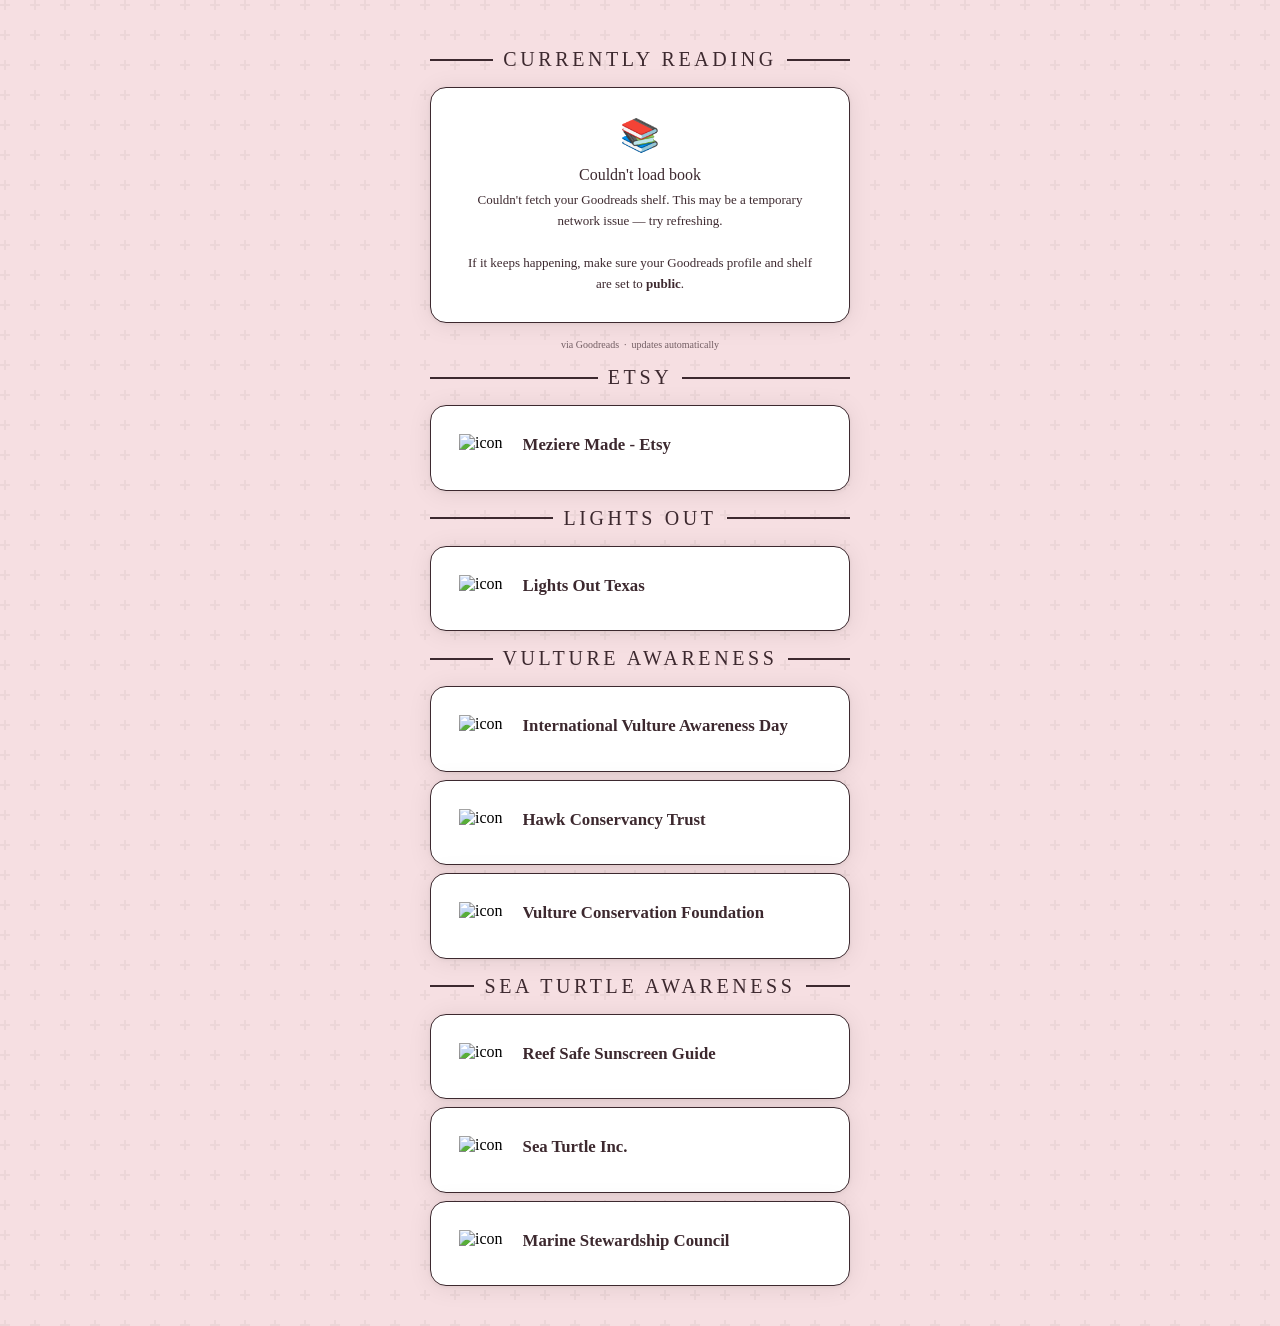
==== index.html @ a7de25e4 "added comments added comments to code to improve future readability" ====
<!-- Sets the document type to an html file, and must be the first line of code -->
<!DOCTYPE html>

<!-- Sets the page language to english, and is important for screen readers -->
<html lang="en">

<!-- Opens the head section of the code, it is behind the scenes instructinos for the browser and includes the style section of the code-->
<head>

<!-- Sets the character set to the default UTF-8 so that none of the text characters display as weird symbols -->
<meta charset="UTF-8">

<!-- Makes the page responsive on mobile and auto fits the page to the devices width -->
<meta name="viewport" content="width=device-width, initial-scale=1.0">

<!-- Page title that displays on the browser tab -->
<title>Natalie's Links</title>

<!-- Preconnects to the font server so that the fonts can load faster -->
<link rel="preconnect" href="https://db.onlinewebfonts.com">

<!-- Loads the font "Genty Sans" from the font server -->
<link href="https://db.onlinewebfonts.com/c/fea031a5eb1f633a622138fe25624d42?family=Genty+Sans" rel="stylesheet">

<!-- Opens the style section of the code, this sets the design elements for the web page -->
<style>
    /* Resets "*" everything  on the page, everything in ::before, and ::after. Makes the box sizing consistent by forcing padding to be added inside the elements set width. Then changes margin and padding to "0" to remove any page defaults*/
  *, *::before, *::after { box-sizing: border-box; margin: 0; padding: 0; }

  /* Stores CSS variables for the whole page and is accessed using "var(--nameofvariable)"*/
  :root {
    --bgcolor: #f6dfe2; /*light red*/
    --maintextcolor: #3d292f; /*dark grey crimson*/
    --textcolor: #ffffff; /*white*/
    --indicatorcolor: #ffffff; /*white*/
    --accentcolor: #754f5b; /*grey crimson*/
    --cardbg: #ffffff; /*white*/
    --border: #3d292f; /*dark grey crimson*/
    /*layers two shadow boxes on top of eachother to make a shadow gradient, used on card and button elements using "var(--shadow)"*/
    --shadow: 0 2px 24px rgba(26,22,18,0.08) /*0 horizontal offset, 2px offset down, 24px shadow width, the larger the number the softer the shadow, at 8% opacity*/,
    0 1px 4px rgba(26,22,18,0.06) /*0 horizontal offset, 1px offset down, 4px shadow width, at 6% opacity*/;
  }

    /* Uses stored CSS variables and applies them to the whole page*/
    body {
        font-family: 'Genty Sans'; /*sets the font to "Genty Sans"*/
        background: var(--bgcolor); /*sets the background page color to "bgcolor" (light red)*/
        min-height: 100vh; /*sets the minimium height to 100% of the screen height (viewport hieght)*/
        display: flex; /*sets the display to a flex box so you can control how child elements are arrranged inside the body*/
        /*centers content on the horizontal (align-items) and vertical (justify-content) axises*/
        align-items: center;
        justify-content: center;
        padding: 2rem 1.25rem; /*sets top/bottom padding to 2rem, and left/right padding to 1.25rem. rem is scalable based on font size*/
        /*adds a repeating geometric pattern to the page background, the pattern tile is 60px x 60px and repeats across the page. Sets the color of the geometric pattern to #3d292f (%23=#), and the opacity to 5%*/
        background-image: url("data:image/svg+xml,%3Csvg width='60' height='60' viewBox='0 0 60 60' xmlns='http://www.w3.org/2000/svg'%3E%3Cg fill='none' fill-rule='evenodd'%3E%3Cg fill='%233d292f' fill-opacity='0.05'%3E%3Cpath d='M36 34v-4h-2v4h-4v2h4v4h2v-4h4v-2h-4zm0-30V0h-2v4h-4v2h4v4h2V6h4V4h-4zM6 34v-4H4v4H0v2h4v4h2v-4h4v-2H6zM6 4V0H4v4H0v2h4v4h2V6h4V4H6z'/%3E%3C/g%3E%3C/g%3E%3C/svg%3E");
    }

   /* Uses stored CSS variables and applies them to the "wrapper"*/
  .wrapper {
    /*sets the width to 100% of the max width (420px)*/
    width: 100%; 
    max-width: 420px;
  }

   /* Uses stored CSS variables and applies them to the "link subtitle" text*/
  .linksubtitle {
    font-family: 'Genty Sans'; /*sets the font to "Genty Sans"*/
    font-size: 20px; /*sets the font height to 20px*/
    font-weight: 500; /*sets the font width to 500*/
    letter-spacing: 0.18em; /*sets the spacing between letters to 0.18em which is scaleable based on font size*/
    text-transform: uppercase; /*changes the text to be all uppercase*/
    color: var(--maintextcolor); /*sets the text color to "maintextcolor" (dark grey crimson*/
    text-align: center; /*centers the text horizontially*/
    margin-bottom: 1rem; /*adds 1rem (scaleable with font size) of margin below the text*/
    margin-top: 1rem; /*adds 1rem (scaleable with font size) of margin above the text*/
    display: flex; /*sets the display to a flex box so you can control how child elements are arrranged inside the body*/
    align-items: center; /*centers content horizontally*/
    gap: 10px; /*adds a gap of 10 px before and after the subtitle text*/
  }

   /* Uses stored CSS variables and applies them before and after the "link subtitle" text*/
  .linksubtitle::before, .linksubtitle::after {
    content: ''; /*indicates that there is conent to show*/
    flex: 1; /*tells the flex display to fill the space evenly on both sides of the text with the content*/
    height: 2px; /*sets the height of the content to 2px*/
    background: var(--border); /*sets the color to "border" (dark grey crimson)*/
  }

  /* ── loading state style ── */
   /* Uses stored CSS variables and applies them to a skeleton variable to show while information is loading*/
  .skeleton {
    background: var(--cardbg); /*sets the skeleton card backround to "cardbg" (white)*/
    border-radius: 16px; /*sets the skeleton card border radius to 16px*/
    padding: 1.75rem; /*adds 1.75rem (scaleable with font size) of padding in the skeleton card*/
    box-shadow: var(--shadow); /*adds the shadow style variable to the skeleton card*/
    border: 0.5px solid var(--border); /*adds a 0.5px solid border to the skeleton card using "border" color (dark grey crimson)*/
  }

    /* Uses stored CSS variables and applies them to a skeleton line variable to animate while information is loading*/
  .skel-line {
    background: linear-gradient(90deg, #ede9e4 25%, #f5f2ef 50%, #ede9e4 75%); /*sets the skeleton line backround color to a linear gradient of different light grey colors at different opacities*/
    background-size: 200% 100%; /*sets the size of the skeleton line content*/
    animation: shimmer 1.4s infinite; /*adds a shimmer animation that loops every 1.4s and never stops to indicate "loading" content*/
    border-radius: 4px; /*sets the skeleton line border radius to 4px*/
  }
  @keyframes shimmer { to { background-position: -200% 0; } } /*adds the shimmer animation frames*/

  /* ── book card style ── */
   /* Uses stored CSS variables and applies them to the book card*/
  .card {
    background: var(--cardbg); /*sets the book card background to "cardbg" (white)*/
    border-radius: 16px; /*sets the card border radius to 16px*/
    padding: 1.75rem; /*adds 1.75rem (scaleable with font size) of padding in the book card*/
    box-shadow: var(--shadow); /*adds the shadow style variable to the book card*/
    border: 0.5px solid var(--border); /*adds a 0.5px solid border to the book card using "border" color (dark grey crimson)*/
    display: flex; /*sets the display to a flex box so you can control how child elements are arrranged inside the card*/
    gap: 1.25rem; /*adds a gap of 1.25rem (scaleable with font size) to the book card*/
    align-items: flex-start; /*aligns content horizontally to the right*/
    opacity: 0; /*sets the opacity of the card to 0, makes the card solid*/
    transform: translateY(12px); /*moves the card along the y axis by 12px*/
    animation: fadeUp 0.5s ease forwards; /*adds an animation to the book card so it takes 0.5s to fade up on the screen and ease forward*/
    text-decoration: none; /*sets the text decoration to none. This removes defaults like hyperlink lines*/
    color: inherit; /*uses text color from the parent element*/
    transition: box-shadow 0.2s, transform 0.2s; /*adds animation to the book card shadow*/
  }

   /* Uses stored CSS variables and applies them to the book card when it is hovered over*/
    .card:hover {
        box-shadow: 0 6px 32px rgba(26,22,18,0.13), 0 2px 6px rgba(26,22,18,0.08); /*increases the shadow size and opacity when hovered over to make the card appear to lift off the page*/
        transform: translateY(-2px); /*moves the card 2px upward when hovered over to make the card appear to lift off the page*/
    }
  @keyframes fadeUp { to { opacity: 1; transform: translateY(0); } } /*adds the fadeup animation frames*/

   /*addcomment*/
  .cover-wrap {
    flex-shrink: 0; /*prevents the cover image container from shrinking if space gets tight, keeps the book cover always the same size*/
    position: relative; /*sets the positioning context for any child elements that might need to be positioned absolutely inside it*/
  }

   /* Uses stored CSS variables and applies them to the book cover image*/
    .cover {
        width: 110px; /*sets the cover image width to 110px*/
        height: 170px; /*sets the cover image height to 170px*/
        object-fit: cover; /*scales the image to fill its set dimensions (110px x 170px) without stretching or distorting it, crops if necessary*/
        border-radius: 6px; /*sets the cover image border radius to 6px*/
        display: block; /*sets the display to a block box*/
        /*layers two shadow boxes on top of eachother to make a shadow gradient, used on card and button elements using "var(--shadow)"*/
        box-shadow: 3px 3px 6px rgba(26,22,18,0.18) /*3px horizontal offset, 3px offset down, 6px shadow width, the larger the number the softer the shadow, at 18% opacity*/, -1px 0 0 rgba(26,22,18,0.08) /*-1px horizontal offset, 0px offset down, 0px shadow width, the larger the number the softer the shadow, at 8% opacity*/;
    }

   /* Uses stored CSS variables and applies them to the book cover placeholder*/
  .cover-placeholder {
    width: 110px; /*sets the cover placeholder width to 110px*/
    height: 170px; /*sets the cover placeholder height to 170px*/
    background: var(--accentcolor); /*sets the cover placeholder color to "accentcolor" (grey crimson)*/
    border-radius: 6px; /*sets the cover placeholder border radius to 6px*/
    display: flex; /*sets the display to a flex box so you can control how child elements are arrranged inside the cover placeholder*/
    /*centers content on the horizontal (align-items) and vertical (justify-content) axises*/
    align-items: center;
    justify-content: center;
    font-size: 28px; /*sets the font height to 28px*/
  }

   /* Uses stored CSS variables and applies them to the info in the book card*/
  .info { flex: 1; min-width: 0; } /*lets the info section grow to fill remaining space after the book cover and prevents the text from overflowing outside the card for long titles*/

    /* Uses stored CSS variables and applies them to the reading tag in the book card*/
  .reading-tag {
    display: inline-flex;
    align-items: center;
    gap: 5px;
    font-size: 10px;
    font-weight: 500;
    letter-spacing: 0.1em;
    text-transform: uppercase;
    color: var(--textcolor);
    background: var(--accentcolor);
    padding: 3px 9px;
    border-radius: 99px;
    margin-bottom: 0.6rem;
  }

  .reading-dot {
    width: 5px;
    height: 5px;
    border-radius: 50%;
    background: var(--indicatorcolor);
    animation: pulse 2s ease-in-out infinite;
  }
  @keyframes pulse { 0%,100% { opacity: 1; } 50% { opacity: 0.35; } }

  .title {
    font-family: 'Genty Sans';
    font-size: 1.05rem;
    font-weight: 600;
    line-height: 1.35;
    color: var(--maintextcolor);
    margin-bottom: 0.3rem;
    display: -webkit-box;
    -webkit-line-clamp: 3;
    -webkit-box-orient: vertical;
    overflow: hidden;
  }

  .author {
    font-size: 13px;
    color: var(--maintextcolor);
    font-weight: 400;
    margin-bottom: 0.85rem;
  }

  .progress-label {
    font-size: 11px;
    color: var(--maintextcolor);
    margin-bottom: 5px;
    font-weight: 400;
  }

  .progress-track {
    height: 5px;
    background: var(--accentcolor);
    border-radius: 99px;
    overflow: hidden;
  }

  .progress-bar {
    height: 100%;
    background: var(--maintextcolor);
    border-radius: 99px;
    transition: width 0.8s ease;
  }

  .cta {
    margin-top: 0.85rem;
    font-size: 12px;
    color: var(--maintextcolor);
    display: flex;
    align-items: center;
    gap: 4px;
    font-weight: 400;
  }
  .cta svg { opacity: 0.6; }

  /* ── link card ── */
  .link-button {
    background: var(--cardbg);
    border-radius: 16px;
    padding: 1.75rem;
    box-shadow: var(--shadow);
    border: 0.5px solid var(--border);
    display: flex;
    gap: 1.25rem;
    align-items: flex-start;
    opacity: 0;
    transform: translateY(12px);
    animation: fadeUp 0.5s ease forwards;
    text-decoration: none;
    color: inherit;
    transition: box-shadow 0.2s, transform 0.2s;
    margin-bottom: 0.5rem;
    margin-top: 0.5rem;
  }

  .link-button:hover {
    box-shadow: 0 6px 32px rgba(26,22,18,0.13), 0 2px 6px rgba(26,22,18,0.08);
    transform: translateY(-2px);
  }
  @keyframes fadeUp { to { opacity: 1; transform: translateY(0); } }


  /* ── error state ── */
  .error-card {
    background: var(--cardbg);
    border-radius: 16px;
    padding: 1.75rem;
    box-shadow: var(--shadow);
    border: 0.5px solid var(--border);
    text-align: center;
  }
  .error-icon { font-size: 2rem; margin-bottom: 0.75rem; }
  .error-title { font-family: 'Genty Sans'; font-size: 1rem; color: var(--maintextcolor); margin-bottom: 0.4rem; }
  .error-msg { font-size: 13px; color: var(--maintextcolor); line-height: 1.6; }
  .error-link { color: var(--accentcolor); text-decoration: underline; }

  /* ── footer ── */
  .footer {
    text-align: center;
    margin-top: 1rem;
    font-size: 10px;
    color: var(--maintextcolor);
    opacity: 0.7;
  }

</style>
</head>

<body>
<div class="wrapper">
  <div class="linksubtitle">Currently reading</div>
  <div id="containercurrentlyreading"></div>
  <p class="footer">via Goodreads &nbsp;·&nbsp; updates automatically</p>

  <div class="linksubtitle">Etsy</div>
  <div id="containeretsy"></div>
  <a class="link-button" href="https://www.etsy.com/shop/MeziereMade" target"_blank"> 
    <img src="https://www.google.com/s2/favicons?domain=www.etsy.com/shop/MeziereMade&sz=32" alt="icon">
    <span class ="title">Meziere Made - Etsy</span>
  </a>

  <div class="linksubtitle">Lights Out</div>
  <div id="containerlightsout"></div>
  <a class="link-button" href="https://www.audubon.org/texas/projects/lights-out-texas" target"_blank"> 
    <img src="https://www.google.com/s2/favicons?domain=www.audubon.org/texas/projects/lights-out-texas&sz=32" alt="icon">
    <span class ="title">Lights Out Texas</span>
  </a>

  <div class="linksubtitle">Vulture Awareness</div>
  <div id="containervultureawareness"></div>
  <a class="link-button" href="https://vultureday.org/" target"_blank"> 
    <img src="https://www.google.com/s2/favicons?domain=www.vultureday.org/&sz=32" alt="icon">
    <span class ="title">International Vulture Awareness Day</span>
  </a>
  <a class="link-button" href="https://www.hawk-conservancy.org/ivad" target"_blank"> 
    <img src="https://www.google.com/s2/favicons?domain=www.hawk-conservancy.org/ivad&sz=32" alt="icon">
    <span class ="title">Hawk Conservancy Trust</span>
  </a>
  <a class="link-button" href="https://4vultures.org/about-us" target"_blank"> 
    <img src="https://www.google.com/s2/favicons?domain=www.4vultures.org/about-us&sz=32" alt="icon">
    <span class ="title">Vulture Conservation Foundation</span>
  </a>


  <div class="linksubtitle">Sea Turtle Awareness</div>
  <div id="containerseaturtleawareness"></div>
  <a class="link-button" href="https://savethereef.org/about-reef-save-sunscreen.html" target"_blank"> 
    <img src="https://www.google.com/s2/favicons?domain=www.savethereef.org/about-reef-save-sunscreen.html&sz=32" alt="icon">
    <span class ="title">Reef Safe Sunscreen Guide</span>
  </a>
  <a class="link-button" href="https://seaturtleinc.org/learn/" target"_blank"> 
    <img src="https://www.google.com/s2/favicons?domain=www.seaturtleinc.org/learn/&sz=32" alt="icon">
    <span class ="title">Sea Turtle Inc.</span>
  </a>
  <a class="link-button" href="https://www.msc.org/en-us/what-we-are-doing/our-approach/the-blue-fish-label" target"_blank"> 
    <img src="https://www.google.com/s2/favicons?domain=www.msc.org/en-us/what-we-are-doing/our-approach/the-blue-fish-label&sz=32" alt="icon">
    <span class ="title">Marine Stewardship Council</span>
  </a>

</div>



<script>
  const GOODREADS_USER_ID = '106774701';

  const containercurrentlyreading = document.getElementById('containercurrentlyreading');

  function showSkeleton() {
    containercurrentlyreading.innerHTML = `
      <div class="skeleton">
        <div style="display:flex;gap:1.25rem;align-items:flex-start">
          <div class="skel-line" style="width:80px;height:116px;border-radius:6px;flex-shrink:0"></div>
          <div style="flex:1">
            <div class="skel-line" style="height:16px;width:60%;margin-bottom:10px"></div>
            <div class="skel-line" style="height:22px;width:90%;margin-bottom:6px"></div>
            <div class="skel-line" style="height:22px;width:70%;margin-bottom:12px"></div>
            <div class="skel-line" style="height:13px;width:40%;margin-bottom:8px"></div>
            <div class="skel-line" style="height:3px;width:100%;margin-bottom:16px"></div>
            <div class="skel-line" style="height:13px;width:55%"></div>
          </div>
        </div>
      </div>`;
  }

  function showError(msg) {
    containercurrentlyreading.innerHTML = `
      <div class="error-card">
        <div class="error-icon">📚</div>
        <p class="error-title">Couldn't load book</p>
        <p class="error-msg">${msg}</p>
      </div>`;
  }

  function showBook(book) {
    const coverHtml = book.cover
      ? `<img class="cover" src="${book.cover}" alt="Cover of ${book.title}" onerror="this.style.display='none';this.nextElementSibling.style.display='flex'">`
      : '';

    containercurrentlyreading.innerHTML = `
      <a class="card" href="${book.link}" target="_blank" rel="noopener">
        <div class="cover-wrap">
          ${coverHtml}
          <div class="cover-placeholder" ${book.cover ? 'style="display:none"' : ''}>📖</div>
        </div>
        <div class="info">
          <div class="reading-tag"><span class="reading-dot"></span>Reading now</div>
          <h1 class="title">${book.title}</h1>
          <p class="author">by ${book.author}</p>
          <p class="progress-label">Progress</p>
          <div class="progress-track">
            <div class="progress-bar" style="width:45%"></div>
          </div>
          <p class="cta">View on Goodreads
            <svg width="12" height="12" viewBox="0 0 12 12" fill="none" xmlns="http://www.w3.org/2000/svg">
              <path d="M2.5 9.5L9.5 2.5M9.5 2.5H4.5M9.5 2.5V7.5" stroke="currentColor" stroke-width="1.2" stroke-linecap="round" stroke-linejoin="round"/>
            </svg>
          </p>
        </div>
      </a>`;
  }

  async function loadBook() {
    if (GOODREADS_USER_ID === 'YOUR_GOODREADS_USER_ID') {
      showError('Please replace <code>YOUR_GOODREADS_USER_ID</code> in the script with your actual Goodreads user ID.');
      return;
    }

    showSkeleton();

    // Goodreads RSS for currently-reading shelf
    const rssUrl = `https://www.goodreads.com/review/list_rss/${GOODREADS_USER_ID}?shelf=currently-reading`;

    // Use a CORS proxy to fetch the RSS (required for browser-side fetching)
    // allorigins.win is a free, open-source CORS proxy
    const proxyUrl = `https://api.allorigins.win/get?url=${encodeURIComponent(rssUrl)}`;

    try {
      const res = await fetch(proxyUrl);
      if (!res.ok) throw new Error(`Network error: ${res.status}`);
      const data = await res.json();

      const parser = new DOMParser();
      const xml = parser.parseFromString(data.contents, 'text/xml');

      const items = xml.querySelectorAll('item');
      if (items.length === 0) {
        showError(`No books found on your "currently-reading" shelf. Make sure your shelf is public and you have at least one book marked as currently reading on <a class="error-link" href="https://goodreads.com" target="_blank">Goodreads</a>.`);
        return;
      }

      // Take the most recently added book
      const item = items[0];

      const title = item.querySelector('title')?.textContent?.trim() || 'Unknown Title';
      const link = item.querySelector('link')?.textContent?.trim()
        || item.querySelector('guid')?.textContent?.trim()
        || `https://www.goodreads.com`;
      const authorRaw = item.querySelector('author_name')?.textContent?.trim()
        || item.querySelector('author')?.textContent?.trim()
        || '';

      // Cover image: look for book_large_image_url, book_medium_image_url, or img in description
      let cover = item.querySelector('book_large_image_url')?.textContent?.trim()
        || item.querySelector('book_medium_image_url')?.textContent?.trim()
        || item.querySelector('book_small_image_url')?.textContent?.trim()
        || '';

      // Fallback: parse img src from description HTML
      if (!cover) {
        const descHtml = item.querySelector('description')?.textContent || '';
        const imgMatch = descHtml.match(/<img[^>]+src=["']([^"']+)["']/i);
        if (imgMatch) cover = imgMatch[1];
      }

      // Clean up Goodreads thumbnail to get larger image
      if (cover && cover.includes('._SY')) {
        cover = cover.replace(/\._SY\d+_/, '._SY300_');
      }

      showBook({ title, author: authorRaw, cover, link });

    } catch (err) {
      console.error(err);
      showError(`Couldn't fetch your Goodreads shelf. This may be a temporary network issue — try refreshing. <br><br>If it keeps happening, make sure your Goodreads profile and shelf are set to <strong>public</strong>.`);
    }
  }

  loadBook();
</script>
</body>
</html>
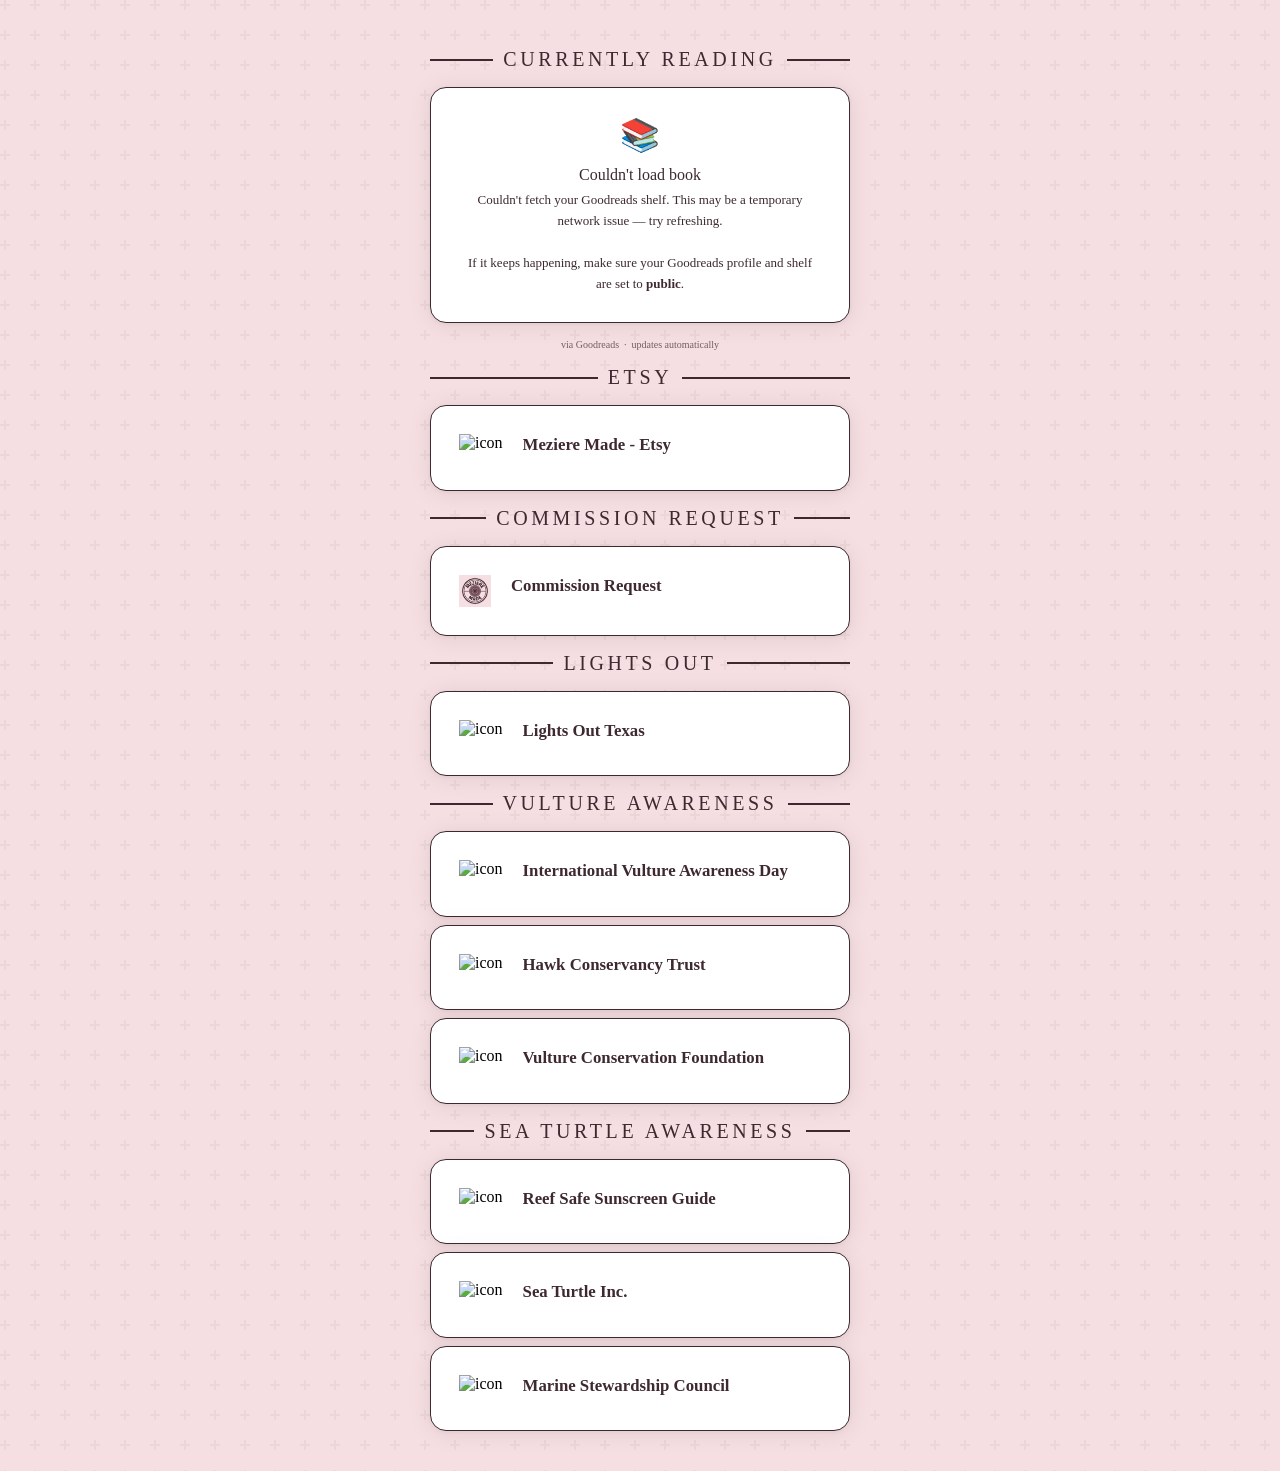
==== commit 09b2f18a: "adds commision request link" ====
--- a/index.html
+++ b/index.html
@@ -4,477 +4,100 @@
 <!-- Sets the page language to english, and is important for screen readers -->
 <html lang="en">
 
-<!-- Opens the head section of the code, it is behind the scenes instructinos for the browser and includes the style section of the code-->
+<!-- Opens the head section of the code, it is behind the scenes instructions for the browser and includes the style section of the code-->
 <head>
 
-<!-- Sets the character set to the default UTF-8 so that none of the text characters display as weird symbols -->
-<meta charset="UTF-8">
+    <!-- Sets the character set to the default UTF-8 so that none of the text characters display as weird symbols -->
+    <meta charset="UTF-8">
 
-<!-- Makes the page responsive on mobile and auto fits the page to the devices width -->
-<meta name="viewport" content="width=device-width, initial-scale=1.0">
+    <!-- Makes the page responsive on mobile and auto fits the page to the devices width -->
+    <meta name="viewport" content="width=device-width, initial-scale=1.0">
 
-<!-- Page title that displays on the browser tab -->
-<title>Natalie's Links</title>
+    <!-- Page title that displays on the browser tab -->
+    <title>Natalie's Links</title>
 
-<!-- Preconnects to the font server so that the fonts can load faster -->
-<link rel="preconnect" href="https://db.onlinewebfonts.com">
+    <!-- Preconnects to the font server so that the fonts can load faster -->
+    <link rel="preconnect" href="https://db.onlinewebfonts.com">
 
-<!-- Loads the font "Genty Sans" from the font server -->
-<link href="https://db.onlinewebfonts.com/c/fea031a5eb1f633a622138fe25624d42?family=Genty+Sans" rel="stylesheet">
+    <!-- Loads the font "Genty Sans" from the font server -->
+    <link href="https://db.onlinewebfonts.com/c/fea031a5eb1f633a622138fe25624d42?family=Genty+Sans" rel="stylesheet">
+    
+    <!-- Links to stylesheet "linkpagesstyles.css" -->
+    <link rel="stylesheet" href="linkpagestyles.css">
 
-<!-- Opens the style section of the code, this sets the design elements for the web page -->
-<style>
-    /* Resets "*" everything  on the page, everything in ::before, and ::after. Makes the box sizing consistent by forcing padding to be added inside the elements set width. Then changes margin and padding to "0" to remove any page defaults*/
-  *, *::before, *::after { box-sizing: border-box; margin: 0; padding: 0; }
-
-  /* Stores CSS variables for the whole page and is accessed using "var(--nameofvariable)"*/
-  :root {
-    --bgcolor: #f6dfe2; /*light red*/
-    --maintextcolor: #3d292f; /*dark grey crimson*/
-    --textcolor: #ffffff; /*white*/
-    --indicatorcolor: #ffffff; /*white*/
-    --accentcolor: #754f5b; /*grey crimson*/
-    --cardbg: #ffffff; /*white*/
-    --border: #3d292f; /*dark grey crimson*/
-    /*layers two shadow boxes on top of eachother to make a shadow gradient, used on card and button elements using "var(--shadow)"*/
-    --shadow: 0 2px 24px rgba(26,22,18,0.08) /*0 horizontal offset, 2px offset down, 24px shadow width, the larger the number the softer the shadow, at 8% opacity*/,
-    0 1px 4px rgba(26,22,18,0.06) /*0 horizontal offset, 1px offset down, 4px shadow width, at 6% opacity*/;
-  }
-
-    /* Uses stored CSS variables and applies them to the whole page*/
-    body {
-        font-family: 'Genty Sans'; /*sets the font to "Genty Sans"*/
-        background: var(--bgcolor); /*sets the background page color to "bgcolor" (light red)*/
-        min-height: 100vh; /*sets the minimium height to 100% of the screen height (viewport hieght)*/
-        display: flex; /*sets the display to a flex box so you can control how child elements are arrranged inside the body*/
-        /*centers content on the horizontal (align-items) and vertical (justify-content) axises*/
-        align-items: center;
-        justify-content: center;
-        padding: 2rem 1.25rem; /*sets top/bottom padding to 2rem, and left/right padding to 1.25rem. rem is scalable based on font size*/
-        /*adds a repeating geometric pattern to the page background, the pattern tile is 60px x 60px and repeats across the page. Sets the color of the geometric pattern to #3d292f (%23=#), and the opacity to 5%*/
-        background-image: url("data:image/svg+xml,%3Csvg width='60' height='60' viewBox='0 0 60 60' xmlns='http://www.w3.org/2000/svg'%3E%3Cg fill='none' fill-rule='evenodd'%3E%3Cg fill='%233d292f' fill-opacity='0.05'%3E%3Cpath d='M36 34v-4h-2v4h-4v2h4v4h2v-4h4v-2h-4zm0-30V0h-2v4h-4v2h4v4h2V6h4V4h-4zM6 34v-4H4v4H0v2h4v4h2v-4h4v-2H6zM6 4V0H4v4H0v2h4v4h2V6h4V4H6z'/%3E%3C/g%3E%3C/g%3E%3C/svg%3E");
-    }
-
-   /* Uses stored CSS variables and applies them to the "wrapper"*/
-  .wrapper {
-    /*sets the width to 100% of the max width (420px)*/
-    width: 100%; 
-    max-width: 420px;
-  }
-
-   /* Uses stored CSS variables and applies them to the "link subtitle" text*/
-  .linksubtitle {
-    font-family: 'Genty Sans'; /*sets the font to "Genty Sans"*/
-    font-size: 20px; /*sets the font height to 20px*/
-    font-weight: 500; /*sets the font width to 500*/
-    letter-spacing: 0.18em; /*sets the spacing between letters to 0.18em which is scaleable based on font size*/
-    text-transform: uppercase; /*changes the text to be all uppercase*/
-    color: var(--maintextcolor); /*sets the text color to "maintextcolor" (dark grey crimson*/
-    text-align: center; /*centers the text horizontially*/
-    margin-bottom: 1rem; /*adds 1rem (scaleable with font size) of margin below the text*/
-    margin-top: 1rem; /*adds 1rem (scaleable with font size) of margin above the text*/
-    display: flex; /*sets the display to a flex box so you can control how child elements are arrranged inside the body*/
-    align-items: center; /*centers content horizontally*/
-    gap: 10px; /*adds a gap of 10 px before and after the subtitle text*/
-  }
-
-   /* Uses stored CSS variables and applies them before and after the "link subtitle" text*/
-  .linksubtitle::before, .linksubtitle::after {
-    content: ''; /*indicates that there is conent to show*/
-    flex: 1; /*tells the flex display to fill the space evenly on both sides of the text with the content*/
-    height: 2px; /*sets the height of the content to 2px*/
-    background: var(--border); /*sets the color to "border" (dark grey crimson)*/
-  }
-
-  /* ── loading state style ── */
-   /* Uses stored CSS variables and applies them to a skeleton variable to show while information is loading*/
-  .skeleton {
-    background: var(--cardbg); /*sets the skeleton card backround to "cardbg" (white)*/
-    border-radius: 16px; /*sets the skeleton card border radius to 16px*/
-    padding: 1.75rem; /*adds 1.75rem (scaleable with font size) of padding in the skeleton card*/
-    box-shadow: var(--shadow); /*adds the shadow style variable to the skeleton card*/
-    border: 0.5px solid var(--border); /*adds a 0.5px solid border to the skeleton card using "border" color (dark grey crimson)*/
-  }
-
-    /* Uses stored CSS variables and applies them to a skeleton line variable to animate while information is loading*/
-  .skel-line {
-    background: linear-gradient(90deg, #ede9e4 25%, #f5f2ef 50%, #ede9e4 75%); /*sets the skeleton line backround color to a linear gradient of different light grey colors at different opacities*/
-    background-size: 200% 100%; /*sets the size of the skeleton line content*/
-    animation: shimmer 1.4s infinite; /*adds a shimmer animation that loops every 1.4s and never stops to indicate "loading" content*/
-    border-radius: 4px; /*sets the skeleton line border radius to 4px*/
-  }
-  @keyframes shimmer { to { background-position: -200% 0; } } /*adds the shimmer animation frames*/
-
-  /* ── book card style ── */
-   /* Uses stored CSS variables and applies them to the book card*/
-  .card {
-    background: var(--cardbg); /*sets the book card background to "cardbg" (white)*/
-    border-radius: 16px; /*sets the card border radius to 16px*/
-    padding: 1.75rem; /*adds 1.75rem (scaleable with font size) of padding in the book card*/
-    box-shadow: var(--shadow); /*adds the shadow style variable to the book card*/
-    border: 0.5px solid var(--border); /*adds a 0.5px solid border to the book card using "border" color (dark grey crimson)*/
-    display: flex; /*sets the display to a flex box so you can control how child elements are arrranged inside the card*/
-    gap: 1.25rem; /*adds a gap of 1.25rem (scaleable with font size) to the book card*/
-    align-items: flex-start; /*aligns content horizontally to the right*/
-    opacity: 0; /*sets the opacity of the card to 0, makes the card solid*/
-    transform: translateY(12px); /*moves the card along the y axis by 12px*/
-    animation: fadeUp 0.5s ease forwards; /*adds an animation to the book card so it takes 0.5s to fade up on the screen and ease forward*/
-    text-decoration: none; /*sets the text decoration to none. This removes defaults like hyperlink lines*/
-    color: inherit; /*uses text color from the parent element*/
-    transition: box-shadow 0.2s, transform 0.2s; /*adds animation to the book card shadow*/
-  }
-
-   /* Uses stored CSS variables and applies them to the book card when it is hovered over*/
-    .card:hover {
-        box-shadow: 0 6px 32px rgba(26,22,18,0.13), 0 2px 6px rgba(26,22,18,0.08); /*increases the shadow size and opacity when hovered over to make the card appear to lift off the page*/
-        transform: translateY(-2px); /*moves the card 2px upward when hovered over to make the card appear to lift off the page*/
-    }
-  @keyframes fadeUp { to { opacity: 1; transform: translateY(0); } } /*adds the fadeup animation frames*/
-
-   /*addcomment*/
-  .cover-wrap {
-    flex-shrink: 0; /*prevents the cover image container from shrinking if space gets tight, keeps the book cover always the same size*/
-    position: relative; /*sets the positioning context for any child elements that might need to be positioned absolutely inside it*/
-  }
-
-   /* Uses stored CSS variables and applies them to the book cover image*/
-    .cover {
-        width: 110px; /*sets the cover image width to 110px*/
-        height: 170px; /*sets the cover image height to 170px*/
-        object-fit: cover; /*scales the image to fill its set dimensions (110px x 170px) without stretching or distorting it, crops if necessary*/
-        border-radius: 6px; /*sets the cover image border radius to 6px*/
-        display: block; /*sets the display to a block box*/
-        /*layers two shadow boxes on top of eachother to make a shadow gradient, used on card and button elements using "var(--shadow)"*/
-        box-shadow: 3px 3px 6px rgba(26,22,18,0.18) /*3px horizontal offset, 3px offset down, 6px shadow width, the larger the number the softer the shadow, at 18% opacity*/, -1px 0 0 rgba(26,22,18,0.08) /*-1px horizontal offset, 0px offset down, 0px shadow width, the larger the number the softer the shadow, at 8% opacity*/;
-    }
-
-   /* Uses stored CSS variables and applies them to the book cover placeholder*/
-  .cover-placeholder {
-    width: 110px; /*sets the cover placeholder width to 110px*/
-    height: 170px; /*sets the cover placeholder height to 170px*/
-    background: var(--accentcolor); /*sets the cover placeholder color to "accentcolor" (grey crimson)*/
-    border-radius: 6px; /*sets the cover placeholder border radius to 6px*/
-    display: flex; /*sets the display to a flex box so you can control how child elements are arrranged inside the cover placeholder*/
-    /*centers content on the horizontal (align-items) and vertical (justify-content) axises*/
-    align-items: center;
-    justify-content: center;
-    font-size: 28px; /*sets the font height to 28px*/
-  }
-
-   /* Uses stored CSS variables and applies them to the info in the book card*/
-  .info { flex: 1; min-width: 0; } /*lets the info section grow to fill remaining space after the book cover and prevents the text from overflowing outside the card for long titles*/
-
-    /* Uses stored CSS variables and applies them to the reading tag in the book card*/
-  .reading-tag {
-    display: inline-flex;
-    align-items: center;
-    gap: 5px;
-    font-size: 10px;
-    font-weight: 500;
-    letter-spacing: 0.1em;
-    text-transform: uppercase;
-    color: var(--textcolor);
-    background: var(--accentcolor);
-    padding: 3px 9px;
-    border-radius: 99px;
-    margin-bottom: 0.6rem;
-  }
-
-  .reading-dot {
-    width: 5px;
-    height: 5px;
-    border-radius: 50%;
-    background: var(--indicatorcolor);
-    animation: pulse 2s ease-in-out infinite;
-  }
-  @keyframes pulse { 0%,100% { opacity: 1; } 50% { opacity: 0.35; } }
-
-  .title {
-    font-family: 'Genty Sans';
-    font-size: 1.05rem;
-    font-weight: 600;
-    line-height: 1.35;
-    color: var(--maintextcolor);
-    margin-bottom: 0.3rem;
-    display: -webkit-box;
-    -webkit-line-clamp: 3;
-    -webkit-box-orient: vertical;
-    overflow: hidden;
-  }
-
-  .author {
-    font-size: 13px;
-    color: var(--maintextcolor);
-    font-weight: 400;
-    margin-bottom: 0.85rem;
-  }
-
-  .progress-label {
-    font-size: 11px;
-    color: var(--maintextcolor);
-    margin-bottom: 5px;
-    font-weight: 400;
-  }
-
-  .progress-track {
-    height: 5px;
-    background: var(--accentcolor);
-    border-radius: 99px;
-    overflow: hidden;
-  }
-
-  .progress-bar {
-    height: 100%;
-    background: var(--maintextcolor);
-    border-radius: 99px;
-    transition: width 0.8s ease;
-  }
-
-  .cta {
-    margin-top: 0.85rem;
-    font-size: 12px;
-    color: var(--maintextcolor);
-    display: flex;
-    align-items: center;
-    gap: 4px;
-    font-weight: 400;
-  }
-  .cta svg { opacity: 0.6; }
-
-  /* ── link card ── */
-  .link-button {
-    background: var(--cardbg);
-    border-radius: 16px;
-    padding: 1.75rem;
-    box-shadow: var(--shadow);
-    border: 0.5px solid var(--border);
-    display: flex;
-    gap: 1.25rem;
-    align-items: flex-start;
-    opacity: 0;
-    transform: translateY(12px);
-    animation: fadeUp 0.5s ease forwards;
-    text-decoration: none;
-    color: inherit;
-    transition: box-shadow 0.2s, transform 0.2s;
-    margin-bottom: 0.5rem;
-    margin-top: 0.5rem;
-  }
-
-  .link-button:hover {
-    box-shadow: 0 6px 32px rgba(26,22,18,0.13), 0 2px 6px rgba(26,22,18,0.08);
-    transform: translateY(-2px);
-  }
-  @keyframes fadeUp { to { opacity: 1; transform: translateY(0); } }
-
-
-  /* ── error state ── */
-  .error-card {
-    background: var(--cardbg);
-    border-radius: 16px;
-    padding: 1.75rem;
-    box-shadow: var(--shadow);
-    border: 0.5px solid var(--border);
-    text-align: center;
-  }
-  .error-icon { font-size: 2rem; margin-bottom: 0.75rem; }
-  .error-title { font-family: 'Genty Sans'; font-size: 1rem; color: var(--maintextcolor); margin-bottom: 0.4rem; }
-  .error-msg { font-size: 13px; color: var(--maintextcolor); line-height: 1.6; }
-  .error-link { color: var(--accentcolor); text-decoration: underline; }
-
-  /* ── footer ── */
-  .footer {
-    text-align: center;
-    margin-top: 1rem;
-    font-size: 10px;
-    color: var(--maintextcolor);
-    opacity: 0.7;
-  }
-
-</style>
+    <!-- Links to javascript "currentlyreadingscript.js" -->
+    <script src="currentlyreadingscript.js" defer></script>
 </head>
 
+<!-- Opens the body section of the code-->
 <body>
-<div class="wrapper">
-  <div class="linksubtitle">Currently reading</div>
-  <div id="containercurrentlyreading"></div>
-  <p class="footer">via Goodreads &nbsp;·&nbsp; updates automatically</p>
+    <!--Uses the stored CSS variable "wrapper" and applies it to the content and wraps the content to fit the max width-->
+    <div class="wrapper">
+        <!-- Applies the "link subtitle" style to the subtitle text -->
+        <div class="linksubtitle">Currently reading</div>
+        <!-- creates a placeholder container for javascript to fill -->
+        <div id="containercurrentlyreading"></div>
+        <!-- Applies the "footer" style to the footer text -->
+        <p class="footer">via Goodreads &nbsp;·&nbsp; updates automatically</p>
 
-  <div class="linksubtitle">Etsy</div>
-  <div id="containeretsy"></div>
-  <a class="link-button" href="https://www.etsy.com/shop/MeziereMade" target"_blank"> 
-    <img src="https://www.google.com/s2/favicons?domain=www.etsy.com/shop/MeziereMade&sz=32" alt="icon">
-    <span class ="title">Meziere Made - Etsy</span>
-  </a>
+        <!-- Applies the "link subtitle" style to the subtitle text -->
+        <div class="linksubtitle">Etsy</div>
+        <!-- adds the "link button" style to the hyperlink and the "title" style to the display text -->
+        <a class="link-button" href="https://www.etsy.com/shop/MeziereMade" target="_blank">
+            <img src="https://www.google.com/s2/favicons?domain=www.etsy.com/shop/MeziereMade&sz=32" alt="icon">
+            <span class="title">Meziere Made - Etsy</span>
+        </a>
 
-  <div class="linksubtitle">Lights Out</div>
-  <div id="containerlightsout"></div>
-  <a class="link-button" href="https://www.audubon.org/texas/projects/lights-out-texas" target"_blank"> 
-    <img src="https://www.google.com/s2/favicons?domain=www.audubon.org/texas/projects/lights-out-texas&sz=32" alt="icon">
-    <span class ="title">Lights Out Texas</span>
-  </a>
+        <div class="linksubtitle">Commission Request</div>
+        <!-- adds the "link button" style to the hyperlink and the "title" style to the display text -->
+        <a class="link-button" href="file:///C:/Users/natal/source/repos/commissionrequests.html" target="_blank">
+            <img class="logoicon" src="images/MMShopIcon.png" alt="icon">
+            <span class="title">Commission Request</span>
+        </a>
 
-  <div class="linksubtitle">Vulture Awareness</div>
-  <div id="containervultureawareness"></div>
-  <a class="link-button" href="https://vultureday.org/" target"_blank"> 
-    <img src="https://www.google.com/s2/favicons?domain=www.vultureday.org/&sz=32" alt="icon">
-    <span class ="title">International Vulture Awareness Day</span>
-  </a>
-  <a class="link-button" href="https://www.hawk-conservancy.org/ivad" target"_blank"> 
-    <img src="https://www.google.com/s2/favicons?domain=www.hawk-conservancy.org/ivad&sz=32" alt="icon">
-    <span class ="title">Hawk Conservancy Trust</span>
-  </a>
-  <a class="link-button" href="https://4vultures.org/about-us" target"_blank"> 
-    <img src="https://www.google.com/s2/favicons?domain=www.4vultures.org/about-us&sz=32" alt="icon">
-    <span class ="title">Vulture Conservation Foundation</span>
-  </a>
+        <!-- Applies the "link subtitle" style to the subtitle text -->
+        <div class="linksubtitle">Lights Out</div>
+        <!-- adds the "link button" style to the hyperlink and the "title" style to the display text -->
+        <a class="link-button" href="https://www.audubon.org/texas/projects/lights-out-texas" target="_blank">
+            <img src="https://www.google.com/s2/favicons?domain=www.audubon.org/texas/projects/lights-out-texas&sz=32" alt="icon">
+            <span class="title">Lights Out Texas</span>
+        </a>
 
+        <!-- Applies the "link subtitle" style to the subtitle text -->
+        <div class="linksubtitle">Vulture Awareness</div>
+        <!-- adds the "link button" style to the hyperlink and the "title" style to the display text -->
+        <a class="link-button" href="https://vultureday.org/" target="_blank">
+            <img src="https://www.google.com/s2/favicons?domain=www.vultureday.org/&sz=32" alt="icon">
+            <span class="title">International Vulture Awareness Day</span>
+        </a>
+        <!-- adds the "link button" style to the hyperlink and the "title" style to the display text -->
+        <a class="link-button" href="https://www.hawk-conservancy.org/ivad" target="_blank">
+            <img src="https://www.google.com/s2/favicons?domain=www.hawk-conservancy.org/ivad&sz=32" alt="icon">
+            <span class="title">Hawk Conservancy Trust</span>
+        </a>
+        <!-- adds the "link button" style to the hyperlink and the "title" style to the display text -->
+        <a class="link-button" href="https://4vultures.org/about-us" target="_blank">
+            <img src="https://www.google.com/s2/favicons?domain=www.4vultures.org/about-us&sz=32" alt="icon">
+            <span class="title">Vulture Conservation Foundation</span>
+        </a>
 
-  <div class="linksubtitle">Sea Turtle Awareness</div>
-  <div id="containerseaturtleawareness"></div>
-  <a class="link-button" href="https://savethereef.org/about-reef-save-sunscreen.html" target"_blank"> 
-    <img src="https://www.google.com/s2/favicons?domain=www.savethereef.org/about-reef-save-sunscreen.html&sz=32" alt="icon">
-    <span class ="title">Reef Safe Sunscreen Guide</span>
-  </a>
-  <a class="link-button" href="https://seaturtleinc.org/learn/" target"_blank"> 
-    <img src="https://www.google.com/s2/favicons?domain=www.seaturtleinc.org/learn/&sz=32" alt="icon">
-    <span class ="title">Sea Turtle Inc.</span>
-  </a>
-  <a class="link-button" href="https://www.msc.org/en-us/what-we-are-doing/our-approach/the-blue-fish-label" target"_blank"> 
-    <img src="https://www.google.com/s2/favicons?domain=www.msc.org/en-us/what-we-are-doing/our-approach/the-blue-fish-label&sz=32" alt="icon">
-    <span class ="title">Marine Stewardship Council</span>
-  </a>
-
-</div>
-
-
-
-<script>
-  const GOODREADS_USER_ID = '106774701';
-
-  const containercurrentlyreading = document.getElementById('containercurrentlyreading');
-
-  function showSkeleton() {
-    containercurrentlyreading.innerHTML = `
-      <div class="skeleton">
-        <div style="display:flex;gap:1.25rem;align-items:flex-start">
-          <div class="skel-line" style="width:80px;height:116px;border-radius:6px;flex-shrink:0"></div>
-          <div style="flex:1">
-            <div class="skel-line" style="height:16px;width:60%;margin-bottom:10px"></div>
-            <div class="skel-line" style="height:22px;width:90%;margin-bottom:6px"></div>
-            <div class="skel-line" style="height:22px;width:70%;margin-bottom:12px"></div>
-            <div class="skel-line" style="height:13px;width:40%;margin-bottom:8px"></div>
-            <div class="skel-line" style="height:3px;width:100%;margin-bottom:16px"></div>
-            <div class="skel-line" style="height:13px;width:55%"></div>
-          </div>
-        </div>
-      </div>`;
-  }
-
-  function showError(msg) {
-    containercurrentlyreading.innerHTML = `
-      <div class="error-card">
-        <div class="error-icon">📚</div>
-        <p class="error-title">Couldn't load book</p>
-        <p class="error-msg">${msg}</p>
-      </div>`;
-  }
-
-  function showBook(book) {
-    const coverHtml = book.cover
-      ? `<img class="cover" src="${book.cover}" alt="Cover of ${book.title}" onerror="this.style.display='none';this.nextElementSibling.style.display='flex'">`
-      : '';
-
-    containercurrentlyreading.innerHTML = `
-      <a class="card" href="${book.link}" target="_blank" rel="noopener">
-        <div class="cover-wrap">
-          ${coverHtml}
-          <div class="cover-placeholder" ${book.cover ? 'style="display:none"' : ''}>📖</div>
-        </div>
-        <div class="info">
-          <div class="reading-tag"><span class="reading-dot"></span>Reading now</div>
-          <h1 class="title">${book.title}</h1>
-          <p class="author">by ${book.author}</p>
-          <p class="progress-label">Progress</p>
-          <div class="progress-track">
-            <div class="progress-bar" style="width:45%"></div>
-          </div>
-          <p class="cta">View on Goodreads
-            <svg width="12" height="12" viewBox="0 0 12 12" fill="none" xmlns="http://www.w3.org/2000/svg">
-              <path d="M2.5 9.5L9.5 2.5M9.5 2.5H4.5M9.5 2.5V7.5" stroke="currentColor" stroke-width="1.2" stroke-linecap="round" stroke-linejoin="round"/>
-            </svg>
-          </p>
-        </div>
-      </a>`;
-  }
-
-  async function loadBook() {
-    if (GOODREADS_USER_ID === 'YOUR_GOODREADS_USER_ID') {
-      showError('Please replace <code>YOUR_GOODREADS_USER_ID</code> in the script with your actual Goodreads user ID.');
-      return;
-    }
-
-    showSkeleton();
-
-    // Goodreads RSS for currently-reading shelf
-    const rssUrl = `https://www.goodreads.com/review/list_rss/${GOODREADS_USER_ID}?shelf=currently-reading`;
-
-    // Use a CORS proxy to fetch the RSS (required for browser-side fetching)
-    // allorigins.win is a free, open-source CORS proxy
-    const proxyUrl = `https://api.allorigins.win/get?url=${encodeURIComponent(rssUrl)}`;
-
-    try {
-      const res = await fetch(proxyUrl);
-      if (!res.ok) throw new Error(`Network error: ${res.status}`);
-      const data = await res.json();
-
-      const parser = new DOMParser();
-      const xml = parser.parseFromString(data.contents, 'text/xml');
-
-      const items = xml.querySelectorAll('item');
-      if (items.length === 0) {
-        showError(`No books found on your "currently-reading" shelf. Make sure your shelf is public and you have at least one book marked as currently reading on <a class="error-link" href="https://goodreads.com" target="_blank">Goodreads</a>.`);
-        return;
-      }
-
-      // Take the most recently added book
-      const item = items[0];
-
-      const title = item.querySelector('title')?.textContent?.trim() || 'Unknown Title';
-      const link = item.querySelector('link')?.textContent?.trim()
-        || item.querySelector('guid')?.textContent?.trim()
-        || `https://www.goodreads.com`;
-      const authorRaw = item.querySelector('author_name')?.textContent?.trim()
-        || item.querySelector('author')?.textContent?.trim()
-        || '';
-
-      // Cover image: look for book_large_image_url, book_medium_image_url, or img in description
-      let cover = item.querySelector('book_large_image_url')?.textContent?.trim()
-        || item.querySelector('book_medium_image_url')?.textContent?.trim()
-        || item.querySelector('book_small_image_url')?.textContent?.trim()
-        || '';
-
-      // Fallback: parse img src from description HTML
-      if (!cover) {
-        const descHtml = item.querySelector('description')?.textContent || '';
-        const imgMatch = descHtml.match(/<img[^>]+src=["']([^"']+)["']/i);
-        if (imgMatch) cover = imgMatch[1];
-      }
-
-      // Clean up Goodreads thumbnail to get larger image
-      if (cover && cover.includes('._SY')) {
-        cover = cover.replace(/\._SY\d+_/, '._SY300_');
-      }
-
-      showBook({ title, author: authorRaw, cover, link });
-
-    } catch (err) {
-      console.error(err);
-      showError(`Couldn't fetch your Goodreads shelf. This may be a temporary network issue — try refreshing. <br><br>If it keeps happening, make sure your Goodreads profile and shelf are set to <strong>public</strong>.`);
-    }
-  }
-
-  loadBook();
-</script>
+        <!-- Applies the "link subtitle" style to the subtitle text -->
+        <div class="linksubtitle">Sea Turtle Awareness</div>
+        <!-- adds the "link button" style to the hyperlink and the "title" style to the display text -->
+        <a class="link-button" href="https://savethereef.org/about-reef-save-sunscreen.html" target="_blank">
+            <img src="https://www.google.com/s2/favicons?domain=www.savethereef.org/about-reef-save-sunscreen.html&sz=32" alt="icon">
+            <span class="title">Reef Safe Sunscreen Guide</span>
+        </a>
+        <!-- adds the "link button" style to the hyperlink and the "title" style to the display text -->
+        <a class="link-button" href="https://seaturtleinc.org/learn/" target="_blank">
+            <img src="https://www.google.com/s2/favicons?domain=www.seaturtleinc.org/learn/&sz=32" alt="icon">
+            <span class="title">Sea Turtle Inc.</span>
+        </a>
+        <!-- adds the "link button" style to the hyperlink and the "title" style to the display text -->
+        <a class="link-button" href="https://www.msc.org/en-us/what-we-are-doing/our-approach/the-blue-fish-label" target="_blank">
+            <img src="https://www.google.com/s2/favicons?domain=www.msc.org/en-us/what-we-are-doing/our-approach/the-blue-fish-label&sz=32" alt="icon">
+            <span class="title">Marine Stewardship Council</span>
+        </a>
+    </div>
 </body>
 </html>
--- a/linkpagestyles.css
+++ b/linkpagestyles.css
@@ -0,0 +1,308 @@
+﻿/* Resets "*" everything  on the page, everything in ::before, and ::after. Makes the box sizing consistent by forcing padding to be added inside the elements set width. Then changes margin and padding to "0" to remove any page defaults*/
+*, *::before, *::after {
+    box-sizing: border-box;
+    margin: 0;
+    padding: 0;
+}
+
+/* Stores CSS variables for the whole page and is accessed using "var(--nameofvariable)"*/
+:root {
+    --bgcolor: #f6dfe2; /*light red*/
+    --maintextcolor: #3d292f; /*dark grey crimson*/
+    --textcolor: #ffffff; /*white*/
+    --indicatorcolor: #ffffff; /*white*/
+    --accentcolor: #754f5b; /*grey crimson*/
+    --cardbg: #ffffff; /*white*/
+    --border: #3d292f; /*dark grey crimson*/
+    /*layers two shadow boxes on top of each other to make a shadow gradient, used on card and button elements using "var(--shadow)"*/
+    --shadow: 0 2px 24px rgba(26,22,18,0.08) /*0 horizontal offset, 2px offset down, 24px shadow width, the larger the number the softer the shadow, at 8% opacity*/, 0 1px 4px rgba(26,22,18,0.06) /*0 horizontal offset, 1px offset down, 4px shadow width, at 6% opacity*/;
+}
+
+/* Uses stored CSS variables and applies them to the whole page*/
+body {
+    font-family: 'Genty Sans'; /*sets the font to "Genty Sans"*/
+    background: var(--bgcolor); /*sets the background page color to "bgcolor" (light red)*/
+    min-height: 100vh; /*sets the minimum height to 100% of the screen height (viewport height)*/
+    display: flex; /*sets the display to a flex box so you can control how child elements are arranged inside the body*/
+    /*centers content on the horizontal (align-items) and vertical (justify-content) axises*/
+    align-items: center;
+    justify-content: center;
+    padding: 2rem 1.25rem; /*sets top/bottom padding to 2rem, and left/right padding to 1.25rem. rem is scalable based on font size*/
+    /*adds a repeating geometric pattern to the page background, the pattern tile is 60px x 60px and repeats across the page. Sets the color of the geometric pattern to #3d292f (%23=#), and the opacity to 5%*/
+    background-image: url("data:image/svg+xml,%3Csvg width='60' height='60' viewBox='0 0 60 60' xmlns='http://www.w3.org/2000/svg'%3E%3Cg fill='none' fill-rule='evenodd'%3E%3Cg fill='%233d292f' fill-opacity='0.05'%3E%3Cpath d='M36 34v-4h-2v4h-4v2h4v4h2v-4h4v-2h-4zm0-30V0h-2v4h-4v2h4v4h2V6h4V4h-4zM6 34v-4H4v4H0v2h4v4h2v-4h4v-2H6zM6 4V0H4v4H0v2h4v4h2V6h4V4H6z'/%3E%3C/g%3E%3C/g%3E%3C/svg%3E");
+}
+
+/* Uses stored CSS variables and applies them to the "wrapper"*/
+.wrapper {
+    /*sets the width to 100% of the max width (420px)*/
+    width: 100%;
+    max-width: 420px;
+}
+
+/* Uses stored CSS variables and applies them to the "link subtitle" text*/
+.linksubtitle {
+    font-family: 'Genty Sans'; /*sets the font to "Genty Sans"*/
+    font-size: 20px; /*sets the font height to 20px*/
+    font-weight: 500; /*sets the font width to 500*/
+    letter-spacing: 0.18em; /*sets the spacing between letters to 0.18em which is scalable based on font size*/
+    text-transform: uppercase; /*changes the text to be all uppercase*/
+    color: var(--maintextcolor); /*sets the text color to "maintextcolor" (dark grey crimson)*/
+    text-align: center; /*centers the text horizontally*/
+    margin-bottom: 1rem; /*adds 1rem (scalable with font size) of margin below the text*/
+    margin-top: 1rem; /*adds 1rem (scalable with font size) of margin above the text*/
+    display: flex; /*sets the display to a flex box so you can control how child elements are arranged inside the body*/
+    align-items: center; /*centers content vertically*/
+    gap: 10px; /*adds a gap of 10 px before and after the subtitle text*/
+}
+
+/* Uses stored CSS variables and applies them before and after the "link subtitle" text*/
+.linksubtitle::before, .linksubtitle::after {
+    content: ''; /*indicates that there is content to show*/
+    flex: 1; /*tells the flex display to fill the space evenly on both sides of the text with the content*/
+    height: 2px; /*sets the height of the content to 2px*/
+    background: var(--border); /*sets the color to "border" (dark grey crimson)*/
+}
+
+.logoicon{
+    width: 32px;
+    height: 32px;
+}
+/* ── loading state style ── */
+/* Uses stored CSS variables and applies them to a skeleton variable to show while information is loading*/
+.skeleton {
+    background: var(--cardbg); /*sets the skeleton card background to "cardbg" (white)*/
+    border-radius: 16px; /*sets the skeleton card border radius to 16px*/
+    padding: 1.75rem; /*adds 1.75rem (scalable with font size) of padding in the skeleton card*/
+    box-shadow: var(--shadow); /*adds the shadow style variable to the skeleton card*/
+    border: 0.5px solid var(--border); /*adds a 0.5px solid border to the skeleton card using "border" color (dark grey crimson)*/
+}
+
+/* Uses stored CSS variables and applies them to a skeleton line variable to animate while information is loading*/
+.skel-line {
+    background: linear-gradient(90deg, #ede9e4 25%, #f5f2ef 50%, #ede9e4 75%); /*sets the skeleton line background color to a linear gradient of different light grey colors at different opacities*/
+    background-size: 200% 100%; /*sets the size of the skeleton line content*/
+    animation: shimmer 1.4s infinite; /*adds a shimmer animation that loops every 1.4s and never stops to indicate "loading" content*/
+    border-radius: 4px; /*sets the skeleton line border radius to 4px*/
+}
+/*adds the shimmer animation frames*/
+@keyframes shimmer {
+    to {
+        background-position: -200% 0;
+    }
+}
+
+/* ── book card style ── */
+/* Uses stored CSS variables and applies them to the book card*/
+.card {
+    background: var(--cardbg); /*sets the book card background to "cardbg" (white)*/
+    border-radius: 16px; /*sets the card border radius to 16px*/
+    padding: 1.75rem; /*adds 1.75rem (scalable with font size) of padding in the book card*/
+    box-shadow: var(--shadow); /*adds the shadow style variable to the book card*/
+    border: 0.5px solid var(--border); /*adds a 0.5px solid border to the book card using "border" color (dark grey crimson)*/
+    display: flex; /*sets the display to a flex box so you can control how child elements are arranged inside the card*/
+    gap: 1.25rem; /*adds a gap of 1.25rem (scalable with font size) to the book card*/
+    align-items: flex-start; /*aligns content to the top left corner*/
+    opacity: 0; /*sets the opacity of the card to 0, makes the card invisible until it fades up and opacity becomes 1, solid*/
+    transform: translateY(12px); /*moves the card along the y axis by 12px*/
+    animation: fadeUp 0.5s ease forwards; /*adds an animation to the book card so it takes 0.5s to fade up on the screen and ease forward*/
+    text-decoration: none; /*sets the text decoration to none. This removes defaults like hyperlink lines*/
+    color: inherit; /*uses text color from the parent element*/
+    transition: box-shadow 0.2s, transform 0.2s; /*adds animation to the book card shadow*/
+}
+
+/* Uses stored CSS variables and applies them to the book card when it is hovered over*/
+.card:hover {
+    box-shadow: 0 6px 32px rgba(26,22,18,0.13), 0 2px 6px rgba(26,22,18,0.08); /*increases the shadow size and opacity when hovered over to make the card appear to lift off the page*/
+    transform: translateY(-2px); /*moves the card 2px upward when hovered over to make the card appear to lift off the page*/
+}
+/*adds the fadeup animation frames*/
+@keyframes fadeUp {
+    to {
+        opacity: 1;
+        transform: translateY(0);
+    }
+}
+
+/* Uses stored CSS variables and applies them to the "cover wrap"*/
+.cover-wrap {
+    flex-shrink: 0; /*prevents the cover image container from shrinking if space gets tight, keeps the book cover always the same size*/
+    position: relative; /*sets the positioning context for any child elements that might need to be positioned absolutely inside it*/
+}
+
+/* Uses stored CSS variables and applies them to the book cover image*/
+.cover {
+    width: 110px; /*sets the cover image width to 110px*/
+    height: 170px; /*sets the cover image height to 170px*/
+    object-fit: cover; /*scales the image to fill its set dimensions (110px x 170px) without stretching or distorting it, crops if necessary*/
+    border-radius: 6px; /*sets the cover image border radius to 6px*/
+    display: block; /*sets the display to a block box*/
+    /*layers two shadow boxes on top of each other to make a shadow gradient, used on card and button elements using "var(--shadow)"*/
+    box-shadow: 3px 3px 6px rgba(26,22,18,0.18) /*3px horizontal offset, 3px offset down, 6px shadow width, the larger the number the softer the shadow, at 18% opacity*/, -1px 0 0 rgba(26,22,18,0.08) /*-1px horizontal offset, 0px offset down, 0px shadow width, the larger the number the softer the shadow, at 8% opacity*/;
+}
+
+/* Uses stored CSS variables and applies them to the book cover placeholder*/
+.cover-placeholder {
+    width: 110px; /*sets the cover placeholder width to 110px*/
+    height: 170px; /*sets the cover placeholder height to 170px*/
+    background: var(--accentcolor); /*sets the cover placeholder color to "accentcolor" (grey crimson)*/
+    border-radius: 6px; /*sets the cover placeholder border radius to 6px*/
+    display: flex; /*sets the display to a flex box so you can control how child elements are arranged inside the cover placeholder*/
+    /*centers content on the horizontal (align-items) and vertical (justify-content) axises*/
+    align-items: center;
+    justify-content: center;
+    font-size: 28px; /*sets the font height to 28px*/
+}
+
+/* Uses stored CSS variables and applies them to the info in the book card*/
+/*lets the info section grow to fill remaining space after the book cover and prevents the text from overflowing outside the card for long titles*/
+.info {
+    flex: 1;
+    min-width: 0;
+}
+
+/* Uses stored CSS variables and applies them to the reading tag in the book card*/
+.reading-tag {
+    display: inline-flex; /*sets the display to a flex box so you can control how child elements are arranged inside the reading tag*/
+    align-items: center; /*aligns content vertically*/
+    gap: 5px; /*adds a gap of 5px to the reading tag*/
+    font-size: 10px; /*sets the font height to 10px*/
+    font-weight: 500; /*sets the font width to 500*/
+    letter-spacing: 0.1em; /*sets the spacing between letters to 0.1em which is scalable based on font size*/
+    text-transform: uppercase; /*changes the text to be all uppercase*/
+    color: var(--textcolor); /*sets the text color to "textcolor" (white)*/
+    background: var(--accentcolor); /*sets the reading tag color to "accentcolor" (grey crimson)*/
+    padding: 3px 9px; /*adds 3px of padding above/below and 9 px right/left the reading tag*/
+    border-radius: 99px; /*sets the reading tag border radius to 99px*/
+    margin-bottom: 0.6rem; /*adds 0.6rem (scalable with font size) of margin below the text*/
+}
+/* Uses stored CSS variables and applies them to the active reading dot*/
+.reading-dot {
+    width: 5px; /*sets the active reading dot width to 5px*/
+    height: 5px; /*sets the active reading dot height to 5px*/
+    border-radius: 50%; /*sets the active reading dot border radius to 50%*/
+    background: var(--indicatorcolor); /*sets the active reading dot color to "indicatorcolor" (white)*/
+    animation: pulse 2s ease-in-out infinite; /*adds an animation to the active reading dot so it takes 2s to fade the active reading dot in and out*/
+}
+/*adds the pulse animation frames*/
+@keyframes pulse {
+    0%,100% {
+        opacity: 1;
+    }
+
+    50% {
+        opacity: 0.35;
+    }
+}
+
+/* Uses stored CSS variables and applies them to the book title text*/
+.title {
+    font-family: 'Genty Sans'; /*sets the font to "Genty Sans"*/
+    font-size: 1.05rem; /*sets the font height to 1.05rem (scalable with font size)*/
+    font-weight: 600; /*sets the font width to 600*/
+    line-height: 1.35; /*sets the line height to 1.35 times the font size*/
+    color: var(--maintextcolor); /*sets the text color to "maintextcolor" (dark grey crimson)*/
+    margin-bottom: 0.3rem; /*adds 0.3rem (scalable with font size) of margin below the text*/
+    /*enables multi-line text clamping and limits the text to 3 lines while hidding anything after 3 lines*/
+    display: -webkit-box;
+    -webkit-line-clamp: 3;
+    -webkit-box-orient: vertical;
+    overflow: hidden;
+}
+
+/* Uses stored CSS variables and applies them to the book author text*/
+.author {
+    font-size: 13px; /*sets the font height to 13px*/
+    color: var(--maintextcolor); /*sets the text color to "maintextcolor" (dark grey crimson)*/
+    font-weight: 400; /*sets the font width to 400*/
+    margin-bottom: 0.85rem; /*adds 0.85rem (scalable with font size) of margin below the text*/
+}
+
+/* Uses stored CSS variables and applies them to the cta*/
+.cta {
+    margin-top: 0.85rem; /*adds 0.85rem (scalable with font size) of margin above the text*/
+    font-size: 12px; /*sets the font height to 12px*/
+    color: var(--maintextcolor); /*sets the text color to "maintextcolor" (dark grey crimson)*/
+    display: flex; /*sets the display to a flex box so you can control how child elements are arranged inside the card*/
+    align-items: center; /*centers content vertically*/
+    gap: 4px; /*adds a gap of 4px to the cta*/
+    font-weight: 400; /*sets the font width to 400*/
+}
+    /*sets the cta opacity to 60%*/
+    .cta svg {
+        opacity: 0.6;
+    }
+
+/* ── link card ── */
+/* Uses stored CSS variables and applies them to the link button*/
+.link-button {
+    background: var(--cardbg); /*sets the link button background to "cardbg" (white)*/
+    border-radius: 16px; /*sets the link button border radius to 16px*/
+    padding: 1.75rem; /*adds 1.75rem (scalable with font size) of padding in the link button*/
+    box-shadow: var(--shadow); /*adds the shadow style variable to the link button*/
+    border: 0.5px solid var(--border); /*adds a 0.5px solid border to the link button using "border" color (dark grey crimson)*/
+    display: flex; /*sets the display to a flex box so you can control how child elements are arranged inside the card*/
+    gap: 1.25rem; /*adds a gap of 1.25rem (scalable with font size) to the link button*/
+    align-items: flex-start; /*aligns content to the top left corner*/
+    opacity: 0; /*sets the opacity of the card to 0, makes the card invisible until it fades up and opacity becomes 1, solid*/
+    transform: translateY(12px); /*moves the card along the y axis by 12px*/
+    animation: fadeUp 0.5s ease forwards; /*adds an animation to the link button so it takes 0.5s to fade up on the screen and ease forward*/
+    text-decoration: none; /*sets the text decoration to none. This removes defaults like hyperlink lines*/
+    color: inherit; /*uses text color from the parent element*/
+    transition: box-shadow 0.2s, transform 0.2s; /*adds animation to the link button shadow*/
+    margin-bottom: 0.5rem; /*adds 0.5rem (scalable with font size) of margin below the text*/
+    margin-top: 0.5rem; /*adds 0.5rem (scalable with font size) of margin above the text*/
+}
+
+    /* Uses stored CSS variables and applies them to the link button when it is hovered over*/
+    .link-button:hover {
+        box-shadow: 0 6px 32px rgba(26,22,18,0.13), 0 2px 6px rgba(26,22,18,0.08); /*increases the shadow size and opacity when hovered over to make the card appear to lift off the page*/
+        transform: translateY(-2px); /*moves the card 2px upward when hovered over to make the card appear to lift off the page*/
+    }
+
+/* ── error state ── */
+/* Uses stored CSS variables and applies them to the error card*/
+.error-card {
+    background: var(--cardbg); /*sets the error card background to "cardbg" (white)*/
+    border-radius: 16px; /*sets the error card border radius to 16px*/
+    padding: 1.75rem; /*adds 1.75rem (scalable with font size) of padding in the error card*/
+    box-shadow: var(--shadow); /*adds the shadow style variable to the error card*/
+    border: 0.5px solid var(--border); /*adds a 0.5px solid border to the error card using "border" color (dark grey crimson)*/
+    text-align: center; /*centers text*/
+}
+
+/* styles error icon*/
+.error-icon {
+    font-size: 2rem;
+    margin-bottom: 0.75rem;
+}
+
+/* styles error title*/
+.error-title {
+    font-family: 'Genty Sans';
+    font-size: 1rem;
+    color: var(--maintextcolor);
+    margin-bottom: 0.4rem;
+}
+
+/* styles error message*/
+.error-msg {
+    font-size: 13px;
+    color: var(--maintextcolor);
+    line-height: 1.6;
+}
+
+/* styles error link*/
+.error-link {
+    color: var(--accentcolor);
+    text-decoration: underline;
+}
+
+/* ── footer ── */
+/* Uses stored CSS values and applies them to the footer text*/
+.footer {
+    text-align: center; /*centers text*/
+    margin-top: 1rem; /*adds 1rem (scalable with font size) of margin above the text*/
+    font-size: 10px; /*sets the font height to 10px*/
+    color: var(--maintextcolor); /*sets the text color to "maintextcolor" (dark grey crimson)*/
+    opacity: 0.7; /*sets opacity to 70%*/
+}
